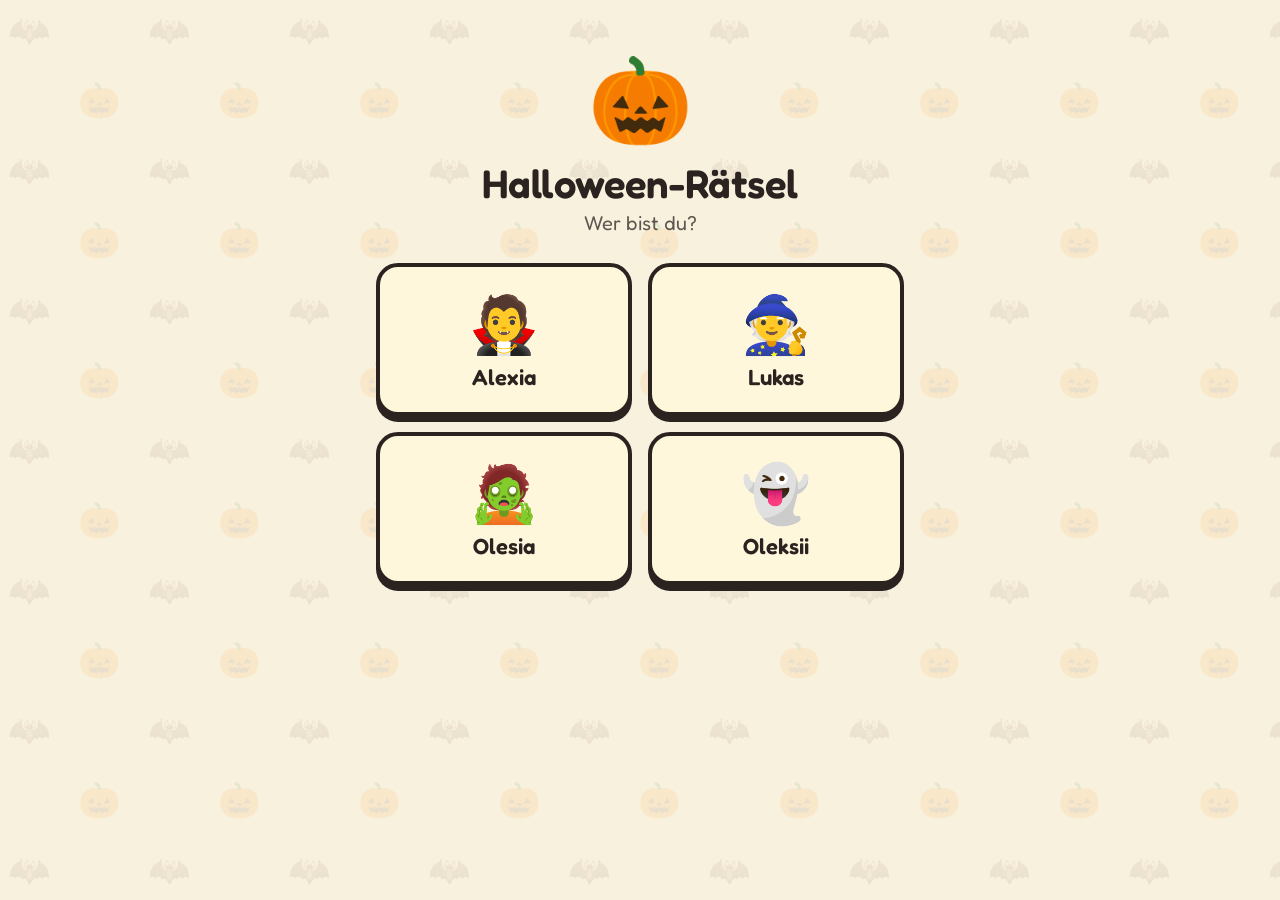
==== index.html @ a776fbe9 "Show the key as one sentence per kid in the completion box keySentence (e.g. "Wackelzahn benutzt den" ====
<!doctype html>
<html lang="de">
  <head>
    <meta charset="utf-8" />
    <meta name="viewport" content="width=device-width, initial-scale=1" />
    <title>Halloween-Rätsel</title>
    <link
      rel="stylesheet"
      href="https://fonts.googleapis.com/css2?family=Fredoka:wght@400;500;600&display=swap"
    />
    <link rel="stylesheet" href="css/game.css?v=b8dc9c4c" />
    <script src="js/menu.js?v=730d5bbb"></script>
  </head>
  <body class="home">
    <main class="home-main">
      <div class="home-emoji">🎃</div>
      <h1 class="home-title">Halloween-Rätsel</h1>
      <p class="home-sub">Wer bist du?</p>
      <nav id="kid-picker" class="kid-picker"></nav>
    </main>
  </body>
</html>
---- css/game.css ----
:root {
  --ink: #2b2320;
  --bg: #f8f1de;
  --cream: #fff7dc;
  --cell: #eef0f3;
  --cell-line: #cfd2d6;
  --head: #ecead9;
  --blue: #5b9ee6;
  --blue-soft: #cfe3fa;
  --drawer: #9b6d4a;
  --drawer-edge: #e7c28c;
  --green: #c8f0a6;
  --green-ink: #4d8a2a;
  --red: #e34b4b;
  --orange: #f08a24;
  --purple: #7a4fc4;
  --c0: #7a4fc4;
  --c1: #e2761b;
  --c2: #2f9a6e;
  --c3: #2f7bd0;
  --c4: #c23c7a;
}

* {
  box-sizing: border-box;
}

html {
  -webkit-text-size-adjust: 100%;
}

body {
  margin: 0;
  min-height: 100vh;
  font-family: 'Fredoka', 'Nunito', 'Segoe UI', system-ui, sans-serif;
  color: var(--ink);
  background-color: var(--bg);
  background-image: url('bg.svg');
  -webkit-tap-highlight-color: transparent;
}

button {
  font-family: inherit;
  color: inherit;
}

/* ---------- menu ---------- */
.menu {
  display: flex;
  gap: 6px;
  justify-content: center;
  flex-wrap: wrap;
  padding: 10px 12px;
}
.menu-link {
  display: inline-flex;
  align-items: center;
  gap: 4px;
  padding: 6px 12px;
  border-radius: 999px;
  background: var(--ink);
  color: #fff;
  text-decoration: none;
  font-weight: 500;
  font-size: 15px;
  border: 3px solid var(--ink);
}
.menu-link.active {
  background: var(--orange);
}
.menu-link.home {
  padding: 6px 10px;
}

/* ---------- home ---------- */
.home-main {
  max-width: 560px;
  margin: 0 auto;
  padding: 48px 16px;
  text-align: center;
}
.home-emoji {
  font-size: 84px;
  animation: bob 2.4s ease-in-out infinite;
}
.home-title {
  font-size: 40px;
  margin: 8px 0 4px;
  font-weight: 600;
}
.home-sub {
  font-size: 20px;
  margin: 0 0 28px;
  opacity: 0.75;
}
.kid-picker {
  display: grid;
  grid-template-columns: repeat(2, 1fr);
  gap: 16px;
}
.pick {
  display: flex;
  flex-direction: column;
  align-items: center;
  gap: 6px;
  padding: 22px 12px;
  background: var(--cream);
  border: 4px solid var(--ink);
  border-radius: 22px;
  box-shadow: 0 6px 0 var(--ink);
  text-decoration: none;
  color: var(--ink);
  transition:
    transform 0.12s,
    box-shadow 0.12s;
}
.pick:active {
  transform: translateY(4px);
  box-shadow: 0 2px 0 var(--ink);
}
.pick-icon {
  font-size: 56px;
}
.pick-name {
  font-size: 22px;
  font-weight: 600;
}

@keyframes bob {
  50% {
    transform: translateY(-8px) rotate(-4deg);
  }
}

/* ---------- game ---------- */
#game {
  max-width: 640px;
  margin: 0 auto;
  padding: 0 16px 40px;
}
.game-head {
  text-align: center;
  margin: 6px 0 16px;
}
.game-title {
  font-size: 28px;
  font-weight: 600;
  margin: 0;
}
.game-intro {
  margin: 6px 0 0;
  font-size: 16px;
  opacity: 0.8;
}

.config-warning {
  background: #ffe1e1;
  border: 3px solid var(--red);
  border-radius: 14px;
  padding: 10px 14px;
  margin-bottom: 14px;
  font-size: 15px;
}

.board-wrap {
  position: relative;
}
.board {
  display: grid;
  border: 2px solid var(--cell-line);
  background: var(--cell-line);
  gap: 2px;
}
.corner {
  position: relative;
  overflow: hidden;
  background: var(--bg);
  cursor: pointer;
}

/* ---------- mascot in the top-left cell (one preset per kid) ---------- */
.mascot {
  position: absolute;
  left: 50%;
  top: 50%;
  width: 44px;
  margin: -22px 0 0 -22px;
  display: flex;
  flex-direction: column;
  align-items: center;
}
.mascot-icon {
  font-size: 38px;
  line-height: 1;
}
.boo {
  position: absolute;
  top: 8px;
  left: 6px;
  z-index: 1;
  padding: 2px 8px;
  border: 2px solid var(--ink);
  border-radius: 10px;
  background: #fff;
  font-weight: 600;
  font-size: 15px;
  opacity: 0;
  transform: scale(0.3);
  pointer-events: none;
}
.corner.scare .boo {
  animation: boo 1.4s ease-out;
}
@keyframes boo {
  0% {
    opacity: 0;
    transform: scale(0.3);
  }
  20%,
  75% {
    opacity: 1;
    transform: scale(1) rotate(-6deg);
  }
  100% {
    opacity: 0;
    transform: scale(0.8);
  }
}

/* Spider: hangs on a thread, swings, climbs; click = drop + wiggle */
.mascot-spider .mascot {
  top: 0;
  margin-top: 0;
  transform-origin: top center;
  animation: spider-swing 3.2s ease-in-out infinite;
}
.mascot-thread {
  display: none;
}
.mascot-spider .mascot-thread {
  display: block;
  width: 2px;
  height: 14px;
  background: #6b6259;
  animation: spider-yoyo 5s ease-in-out infinite;
}
.mascot-spider .mascot-icon {
  margin-top: -4px;
}
.mascot-spider.scare .mascot-thread {
  animation: spider-drop 1.4s cubic-bezier(0.2, 1.5, 0.4, 1);
}
.mascot-spider.scare .mascot {
  animation: spider-wiggle 0.25s linear 4;
}
@keyframes spider-swing {
  0%,
  100% {
    transform: rotate(-10deg);
  }
  50% {
    transform: rotate(10deg);
  }
}
@keyframes spider-yoyo {
  0%,
  100% {
    height: 6px;
  }
  50% {
    height: 26px;
  }
}
@keyframes spider-drop {
  0% {
    height: 6px;
  }
  25%,
  75% {
    height: 34px;
  }
  100% {
    height: 14px;
  }
}
@keyframes spider-wiggle {
  0%,
  100% {
    transform: rotate(0);
  }
  25% {
    transform: rotate(-18deg);
  }
  75% {
    transform: rotate(18deg);
  }
}

/* Bat: flaps and flies loops; click = somersault */
.mascot-bat .mascot {
  animation: bat-fly 4.5s ease-in-out infinite;
}
.mascot-bat .mascot-icon {
  animation: bat-flap 0.3s ease-in-out infinite alternate;
}
.mascot-bat.scare .mascot {
  animation: bat-flip 0.9s ease-in-out;
}
@keyframes bat-fly {
  0%,
  100% {
    transform: translate(-30px, 6px) rotate(-10deg);
  }
  25% {
    transform: translate(0, -14px) rotate(8deg);
  }
  50% {
    transform: translate(30px, 6px) rotate(10deg);
  }
  75% {
    transform: translate(0, 14px) rotate(-8deg);
  }
}
@keyframes bat-flap {
  from {
    transform: scaleY(1);
  }
  to {
    transform: scaleY(0.6);
  }
}
@keyframes bat-flip {
  0% {
    transform: translate(0, 0) rotate(0) scale(1);
  }
  50% {
    transform: translate(0, -18px) rotate(180deg) scale(1.3);
  }
  100% {
    transform: translate(0, 0) rotate(360deg) scale(1);
  }
}

/* Pumpkin: hides at the bottom edge and peeks up; click = big jump */
.mascot-pumpkin .mascot {
  top: auto;
  bottom: 0;
  margin-top: 0;
  transform-origin: bottom center;
  animation: pumpkin-peek 5s ease-in-out infinite;
}
.mascot-pumpkin.scare .mascot {
  animation: pumpkin-jump 1.2s ease-out;
}
@keyframes pumpkin-peek {
  0%,
  35%,
  100% {
    transform: translateY(70%);
  }
  45% {
    transform: translateY(-4px) rotate(-8deg);
  }
  55% {
    transform: translateY(-4px) rotate(8deg);
  }
  65% {
    transform: translateY(-4px) rotate(0);
  }
  75% {
    transform: translateY(70%);
  }
}
@keyframes pumpkin-jump {
  0% {
    transform: translateY(70%);
  }
  30% {
    transform: translateY(-30px) rotate(-12deg);
  }
  55% {
    transform: translateY(-2px) scale(1.25, 0.75);
  }
  70% {
    transform: translateY(-10px) scale(0.9, 1.1);
  }
  85% {
    transform: translateY(-2px) scale(1);
  }
  100% {
    transform: translateY(70%);
  }
}

/* Ghost: floats and fades; click = swells and spins */
.mascot-ghost .mascot {
  animation: ghost-float 3.6s ease-in-out infinite;
}
.mascot-ghost.scare .mascot {
  animation: ghost-spook 1.2s ease-in-out;
}
@keyframes ghost-float {
  0%,
  100% {
    transform: translate(-12px, 8px);
    opacity: 0.35;
  }
  50% {
    transform: translate(12px, -10px);
    opacity: 1;
  }
}
@keyframes ghost-spook {
  0% {
    transform: scale(1);
    opacity: 1;
  }
  40% {
    transform: scale(1.6) rotate(20deg);
  }
  70% {
    transform: scale(1.6) rotate(-20deg);
  }
  100% {
    transform: scale(1) rotate(0);
    opacity: 1;
  }
}

.col-head {
  background: var(--head);
  display: flex;
  flex-direction: column;
  align-items: center;
  justify-content: flex-end;
  padding: 8px 2px 6px;
  text-align: center;
}
.col-icon {
  font-size: 34px;
  line-height: 1.1;
}
.col-label {
  font-size: 15px;
  font-weight: 500;
}
.row-head {
  background: var(--head);
  display: flex;
  align-items: center;
  justify-content: flex-end;
  padding: 6px 8px;
  font-size: 15px;
  text-align: right;
  word-break: break-word;
  hyphens: auto;
}
.cell {
  position: relative;
  aspect-ratio: 1 / 1;
  min-height: 64px;
  border: 0;
  padding: 2px;
  background: var(--cell);
  cursor: pointer;
  display: flex;
  align-items: center;
  justify-content: center;
}
.cell:not(.filled):hover {
  background: #e3e8ef;
}
.cell.filled {
  cursor: default;
  background: #fbfbfd;
}
.cell.selected {
  background: var(--blue-soft);
  outline: 4px solid var(--blue);
  outline-offset: -4px;
  z-index: 2;
}
.cell.given::after {
  content: '';
  position: absolute;
  top: 0;
  right: 0;
  border-style: solid;
  border-width: 0 16px 16px 0;
  border-color: transparent var(--orange) transparent transparent;
}
.cell.shake {
  animation: shake 0.45s;
}

.piece {
  display: flex;
  flex-direction: column;
  align-items: center;
  gap: 2px;
  min-width: 0;
}
.piece.pop {
  animation: pop 0.45s cubic-bezier(0.2, 1.6, 0.4, 1);
}
.piece-icon {
  font-size: clamp(26px, 8vw, 42px);
  line-height: 1.1;
}
.piece-name {
  font-size: 15px;
  font-weight: 500;
  text-align: center;
  line-height: 1.1;
  max-width: 100%;
  hyphens: manual;
  overflow-wrap: anywhere;
}
.piece-name.small {
  font-size: clamp(11px, 3vw, 14px);
}

/* ---------- popup ---------- */
.popup {
  position: absolute;
  z-index: 10;
  background: var(--blue);
  border-radius: 18px;
  padding: 8px;
  box-shadow: 0 10px 24px rgba(0, 0, 0, 0.25);
  max-width: 100%;
  opacity: 0;
  transform: translateY(-6px) scale(0.96);
  transition:
    opacity 0.15s,
    transform 0.15s;
}
.popup.above {
  transform: translateY(6px) scale(0.96);
}
.popup.open {
  opacity: 1;
  transform: none;
}
.popup-arrow {
  position: absolute;
  top: -12px;
  width: 0;
  height: 0;
  margin-left: -14px;
  border-left: 14px solid transparent;
  border-right: 14px solid transparent;
  border-bottom: 14px solid var(--blue);
}
.popup.above .popup-arrow {
  top: auto;
  bottom: -12px;
  border-bottom: 0;
  border-top: 14px solid var(--blue);
}
.popup-tiles {
  display: flex;
  flex-wrap: wrap;
  gap: 8px;
  justify-content: center;
}
.tile {
  position: relative;
  width: 96px;
  min-height: 96px;
  padding: 8px 5px;
  background: var(--cream);
  border: 3px solid var(--ink);
  border-radius: 14px;
  cursor: pointer;
  display: flex;
  flex-direction: column;
  align-items: center;
  justify-content: center;
  gap: 4px;
  transition: transform 0.1s;
}
.tile:not(:disabled):hover {
  transform: translateY(-2px);
}
.tile:not(:disabled):active {
  transform: scale(0.95);
}
.tile.wrong {
  background: #ffc9c9;
  border-color: var(--red);
  animation: shake 0.5s;
}
.tile.crossed {
  opacity: 0.45;
  cursor: not-allowed;
}
.tile.crossed::after {
  content: '✕';
  position: absolute;
  inset: 0;
  display: flex;
  align-items: center;
  justify-content: center;
  font-size: 64px;
  color: var(--red);
  font-weight: 600;
}

/* ---------- rules drawer ---------- */
.drawer {
  margin-top: 26px;
  background: var(--drawer);
  border: 5px solid var(--drawer-edge);
  border-radius: 22px;
  padding: 14px 12px 18px;
}
.drawer-bar {
  display: flex;
  align-items: center;
  justify-content: space-between;
  gap: 10px;
  margin-bottom: 12px;
}
.rule-counter {
  background: var(--ink);
  color: #fff;
  border-radius: 999px;
  padding: 8px 16px;
  font-size: 17px;
}
.reset-btn {
  background: var(--cream);
  border: 3px solid var(--ink);
  border-radius: 999px;
  padding: 6px 12px;
  font-size: 14px;
  cursor: pointer;
}
.rules {
  display: grid;
  grid-template-columns: repeat(auto-fill, minmax(170px, 1fr));
  gap: 12px;
}
.rule {
  position: relative;
  background: var(--cream);
  border: 3px solid var(--ink);
  border-radius: 18px;
  box-shadow: 0 5px 0 rgba(0, 0, 0, 0.25);
  padding: 16px 12px 14px;
  font-size: 18px;
  line-height: 1.35;
  text-align: center;
}
.rule-num {
  position: absolute;
  top: -10px;
  left: -8px;
  width: 30px;
  height: 30px;
  border-radius: 10px;
  background: var(--ink);
  color: #fff;
  font-size: 16px;
  display: flex;
  align-items: center;
  justify-content: center;
}
.rule-check {
  display: none;
  position: absolute;
  top: -14px;
  right: -6px;
  font-size: 30px;
  font-weight: 600;
  color: var(--green-ink);
  text-shadow:
    0 0 3px #fff,
    0 0 3px #fff;
}
/* Image icons scale with the text like emoji do. */
.icon-img {
  display: inline-block;
  width: 1.15em;
  height: 1.15em;
  vertical-align: -0.2em;
}
.tag {
  font-weight: 600;
  hyphens: manual;
}
.tag-icon {
  margin-right: 2px;
}
.tag.c0 {
  color: var(--c0);
}
.tag.c1 {
  color: var(--c1);
}
.tag.c2 {
  color: var(--c2);
}
.tag.c3 {
  color: var(--c3);
}
.tag.c4 {
  color: var(--c4);
}

.rule.met {
  background: var(--green);
  border-color: #7fc651;
}
.rule.met .rule-text {
  opacity: 0.55;
  text-decoration: line-through;
  text-decoration-thickness: 2px;
}
.rule.met .rule-check {
  display: block;
}
.rule.met .rule-num {
  background: var(--green-ink);
}
.rule.just-met {
  animation: pop 0.5s cubic-bezier(0.2, 1.6, 0.4, 1);
}

.rule.violated {
  background: #ffd1d1;
  border-color: var(--red);
  box-shadow:
    0 0 0 5px rgba(227, 75, 75, 0.45),
    0 5px 0 rgba(0, 0, 0, 0.25);
  animation: shake 0.5s 2;
}
.rule.violated .rule-num {
  background: var(--red);
}

/* ---------- toast ---------- */
.toast {
  position: fixed;
  left: 50%;
  bottom: 20px;
  z-index: 50;
  max-width: calc(100% - 32px);
  transform: translate(-50%, calc(100% + 40px));
  visibility: hidden;
  background: var(--ink);
  color: #fff;
  padding: 12px 18px;
  border-radius: 16px;
  font-size: 17px;
  text-align: center;
  transition:
    transform 0.3s cubic-bezier(0.2, 1.4, 0.4, 1),
    visibility 0.3s;
  pointer-events: none;
}
.toast.show {
  transform: translate(-50%, 0);
  visibility: visible;
}

/* ---------- win ---------- */
.win-overlay {
  position: fixed;
  inset: 0;
  z-index: 60;
  background: rgba(30, 16, 40, 0.6);
  display: flex;
  align-items: center;
  justify-content: center;
  padding: 16px;
  animation: fade 0.3s;
}
.win-box {
  background: var(--cream);
  border: 4px solid var(--ink);
  border-radius: 26px;
  box-shadow: 0 8px 0 var(--ink);
  position: relative;
  padding: 24px 22px;
  max-width: 420px;
  text-align: center;
  animation: pop 0.5s cubic-bezier(0.2, 1.6, 0.4, 1);
}
.win-emoji {
  font-size: 72px;
  animation: bob 2s ease-in-out infinite;
}
.win-box h2 {
  margin: 6px 0;
  font-size: 30px;
}
.win-box p {
  font-size: 20px;
  margin: 8px 0 4px;
}
.win-close {
  position: absolute;
  top: 10px;
  right: 10px;
  width: 40px;
  height: 40px;
  border-radius: 50%;
  background: var(--orange);
  color: #fff;
  border: 3px solid var(--ink);
  font-size: 18px;
  font-weight: 600;
  line-height: 1;
  cursor: pointer;
  display: flex;
  align-items: center;
  justify-content: center;
}
/* Key column: blinks golden when the puzzle is solved */
.key-blink {
  animation: key-blink 0.65s ease-in-out 4;
}
@keyframes key-blink {
  50% {
    background: #ffd84d;
    box-shadow: inset 0 0 0 4px var(--orange);
  }
}
.key-box {
  margin: 14px 0 4px;
  padding: 10px 14px;
  background: #fff3c4;
  border: 3px dashed var(--orange);
  border-radius: 16px;
}
.key-title {
  font-weight: 600;
  font-size: 17px;
  margin-bottom: 6px;
}
.key-sentence {
  font-size: 19px;
  line-height: 1.4;
}
.confetti {
  position: fixed;
  top: -60px;
  z-index: 70;
  pointer-events: none;
  animation: fall linear forwards;
}

@keyframes shake {
  0%,
  100% {
    transform: translateX(0);
  }
  20% {
    transform: translateX(-8px) rotate(-2deg);
  }
  40% {
    transform: translateX(7px) rotate(2deg);
  }
  60% {
    transform: translateX(-5px);
  }
  80% {
    transform: translateX(4px);
  }
}
@keyframes pop {
  0% {
    transform: scale(0.4);
    opacity: 0;
  }
  100% {
    transform: scale(1);
    opacity: 1;
  }
}
@keyframes fade {
  from {
    opacity: 0;
  }
}
@keyframes fall {
  to {
    transform: translateY(calc(100vh + 120px)) rotate(540deg);
  }
}

/* Wide screens: rules to the right of the board,
   so both are visible without scrolling. */
@media (min-width: 1000px) {
  #game {
    max-width: 1280px;
  }
  .play {
    display: grid;
    grid-template-columns: minmax(480px, 640px) minmax(360px, 1fr);
    gap: 28px;
    align-items: start;
  }
  .drawer {
    margin-top: 0;
    position: sticky;
    top: 12px;
    max-height: calc(100vh - 24px);
    overflow-y: auto;
  }
}

@media (max-width: 480px) {
  .tile {
    width: 78px;
    min-height: 80px;
  }
  .rule {
    font-size: 16px;
  }
  .rules {
    grid-template-columns: repeat(2, 1fr);
  }
  .row-head {
    font-size: 12px;
    padding: 4px;
  }
  .col-label {
    font-size: 12px;
  }
  .col-icon {
    font-size: 26px;
  }
}
@media (prefers-reduced-motion: reduce) {
  *,
  *::before,
  *::after {
    animation-duration: 0.01ms !important;
    transition-duration: 0.01ms !important;
  }
}
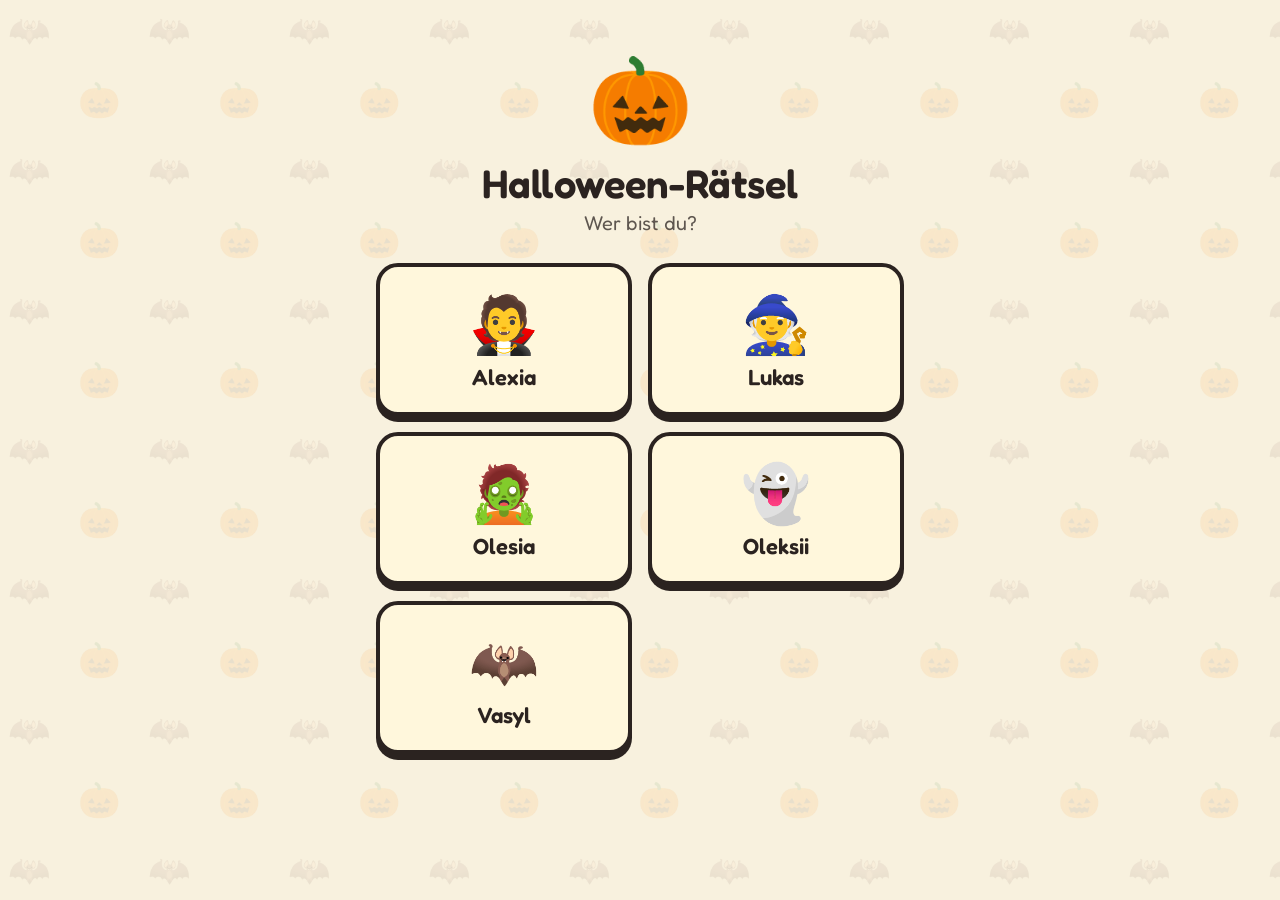
==== commit 4ca3851f: "Vasyl: seven picture puzzles without any text A new picture-only game for a kid who doesn't read or " ====
--- a/index.html
+++ b/index.html
@@ -8,8 +8,8 @@
       rel="stylesheet"
       href="https://fonts.googleapis.com/css2?family=Fredoka:wght@400;500;600&display=swap"
     />
-    <link rel="stylesheet" href="css/game.css?v=b8dc9c4c" />
-    <script src="js/menu.js?v=730d5bbb"></script>
+    <link rel="stylesheet" href="css/game.css?v=d6938d17" />
+    <script src="js/menu.js?v=20f97f17"></script>
   </head>
   <body class="home">
     <main class="home-main">
--- a/css/game.css
+++ b/css/game.css
@@ -467,6 +467,49 @@
   align-items: center;
   justify-content: center;
 }
+/* Last empty cell of a row: golden sparkles twinkle now and then */
+.sparkle {
+  position: absolute;
+  z-index: 1;
+  color: #f5b301;
+  line-height: 1;
+  pointer-events: none;
+  transform: translate(-50%, -50%) scale(0);
+  filter: drop-shadow(0 0 2px #fff3b0) drop-shadow(0 0 6px #ffc61a);
+  animation: twinkle 1.1s ease-in-out forwards;
+}
+@keyframes twinkle {
+  0% {
+    transform: translate(-50%, -50%) scale(0) rotate(0deg);
+    opacity: 0;
+  }
+  45% {
+    transform: translate(-50%, -50%) scale(1) rotate(45deg);
+    opacity: 1;
+  }
+  100% {
+    transform: translate(-50%, -50%) scale(0) rotate(90deg);
+    opacity: 0;
+  }
+}
+.cell.magic::before {
+  content: '';
+  position: absolute;
+  inset: 0;
+  pointer-events: none;
+  background: radial-gradient(
+    circle,
+    rgba(255, 214, 102, 0.35),
+    transparent 70%
+  );
+  opacity: 0;
+  animation: magic-glow 1.8s ease-in-out;
+}
+@keyframes magic-glow {
+  50% {
+    opacity: 1;
+  }
+}
 .cell:not(.filled):hover {
   background: #e3e8ef;
 }
@@ -642,6 +685,13 @@
   grid-template-columns: repeat(auto-fill, minmax(170px, 1fr));
   gap: 12px;
 }
+.rules.long {
+  grid-template-columns: repeat(auto-fill, minmax(240px, 1fr));
+}
+.rules.long .rule {
+  font-size: 16px;
+  padding: 14px 12px 12px;
+}
 .rule {
   position: relative;
   background: var(--cream);
@@ -723,9 +773,6 @@
 }
 .rule.met .rule-num {
   background: var(--green-ink);
-}
-.rule.just-met {
-  animation: pop 0.5s cubic-bezier(0.2, 1.6, 0.4, 1);
 }
 
 .rule.violated {
@@ -819,7 +866,8 @@
   justify-content: center;
 }
 /* Key column: blinks golden when the puzzle is solved */
-.key-blink {
+.cell.key-blink,
+.col-head.key-blink {
   animation: key-blink 0.65s ease-in-out 4;
 }
 @keyframes key-blink {
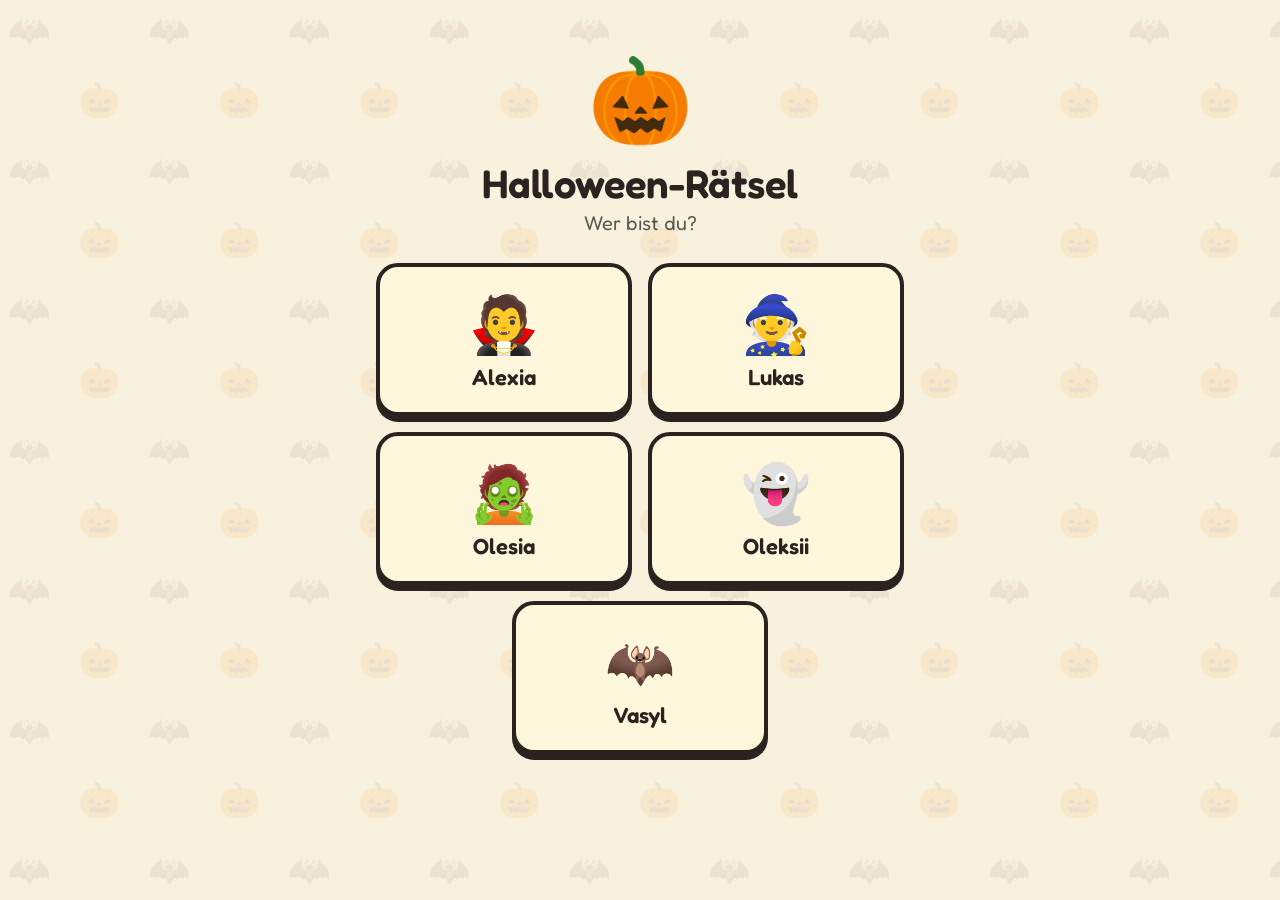
==== commit 8883c551: "Start page: centre a lone kid card in the last row Co-Authored-By: Claude Opus 5.5 <noreply@anthropi" ====
--- a/index.html
+++ b/index.html
@@ -8,7 +8,7 @@
       rel="stylesheet"
       href="https://fonts.googleapis.com/css2?family=Fredoka:wght@400;500;600&display=swap"
     />
-    <link rel="stylesheet" href="css/game.css?v=d6938d17" />
+    <link rel="stylesheet" href="css/game.css?v=93a6fad3" />
     <script src="js/menu.js?v=20f97f17"></script>
   </head>
   <body class="home">
--- a/css/game.css
+++ b/css/game.css
@@ -93,10 +93,15 @@
   margin: 0 0 28px;
   opacity: 0.75;
 }
+/* Two cards per row; a lone card in the last row sits in the middle. */
 .kid-picker {
-  display: grid;
-  grid-template-columns: repeat(2, 1fr);
+  display: flex;
+  flex-wrap: wrap;
+  justify-content: center;
   gap: 16px;
+}
+.kid-picker .pick {
+  flex: 0 0 calc(50% - 8px);
 }
 .pick {
   display: flex;
